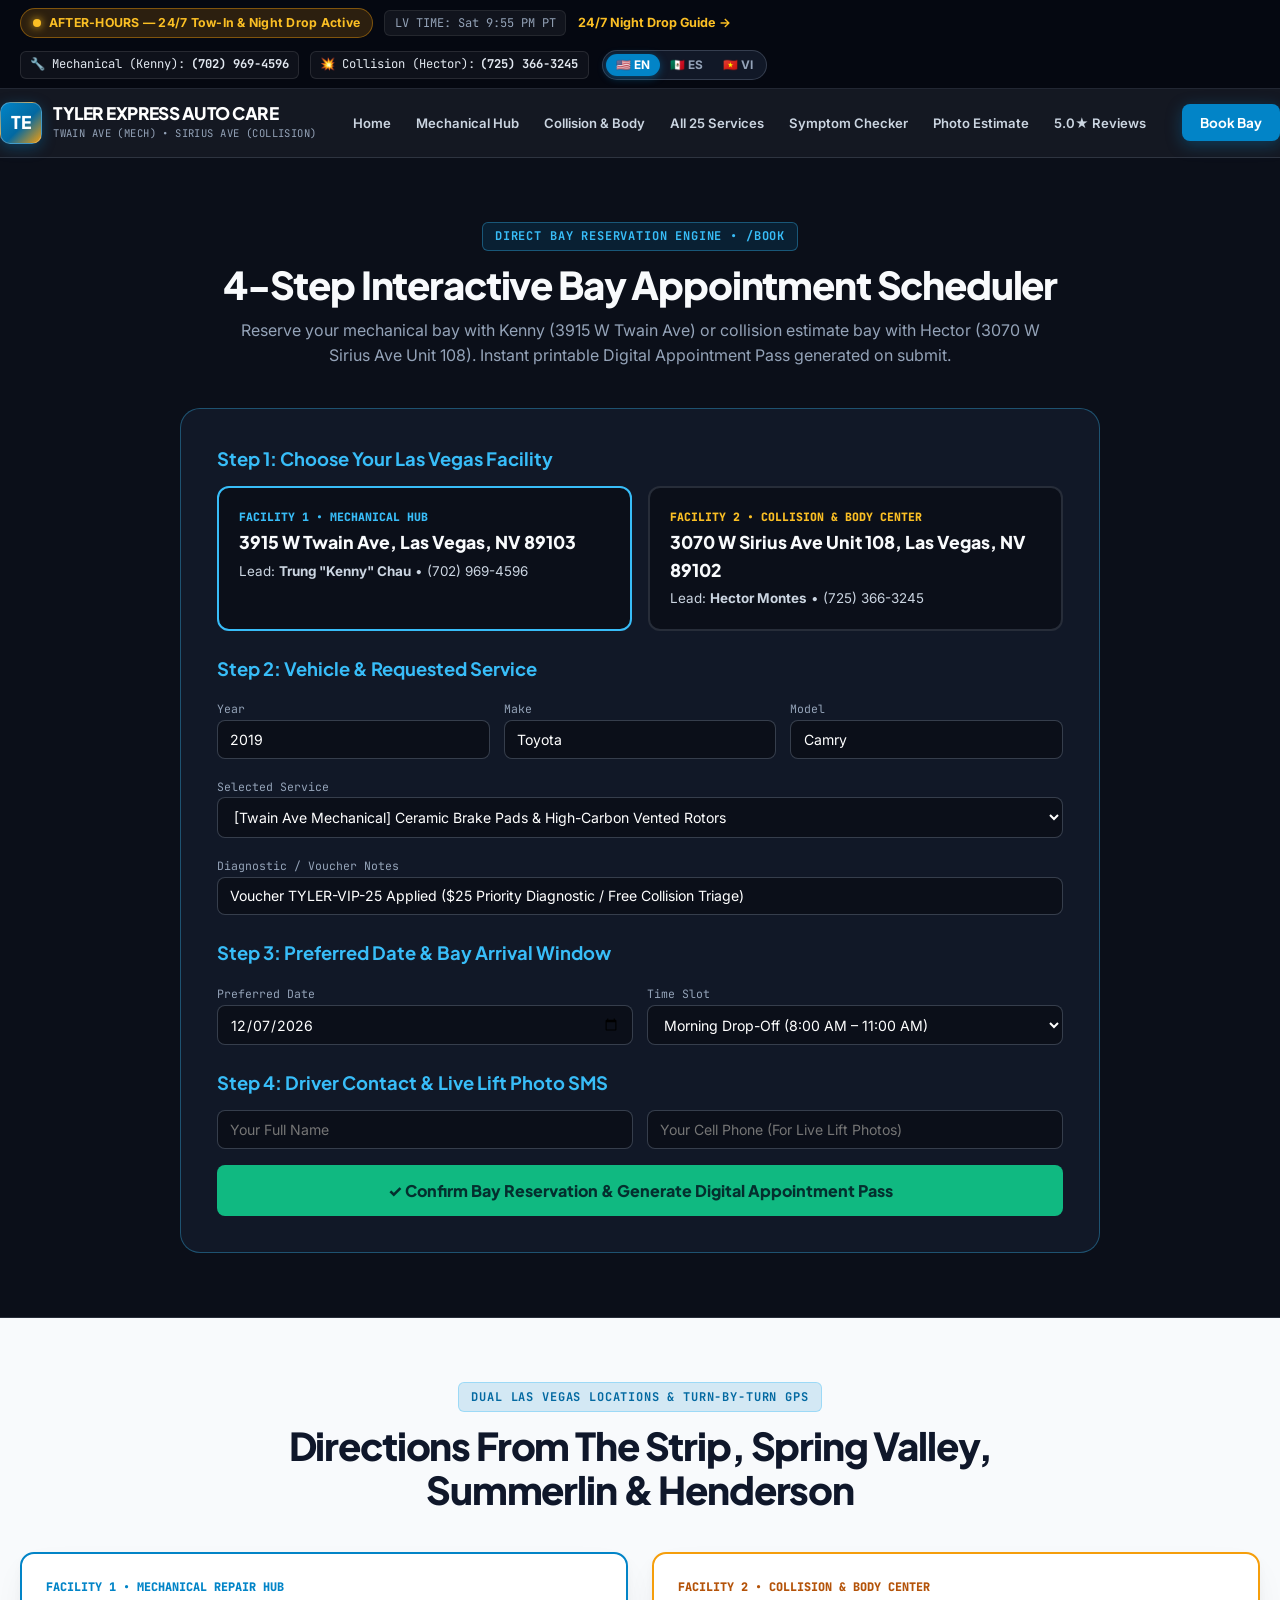
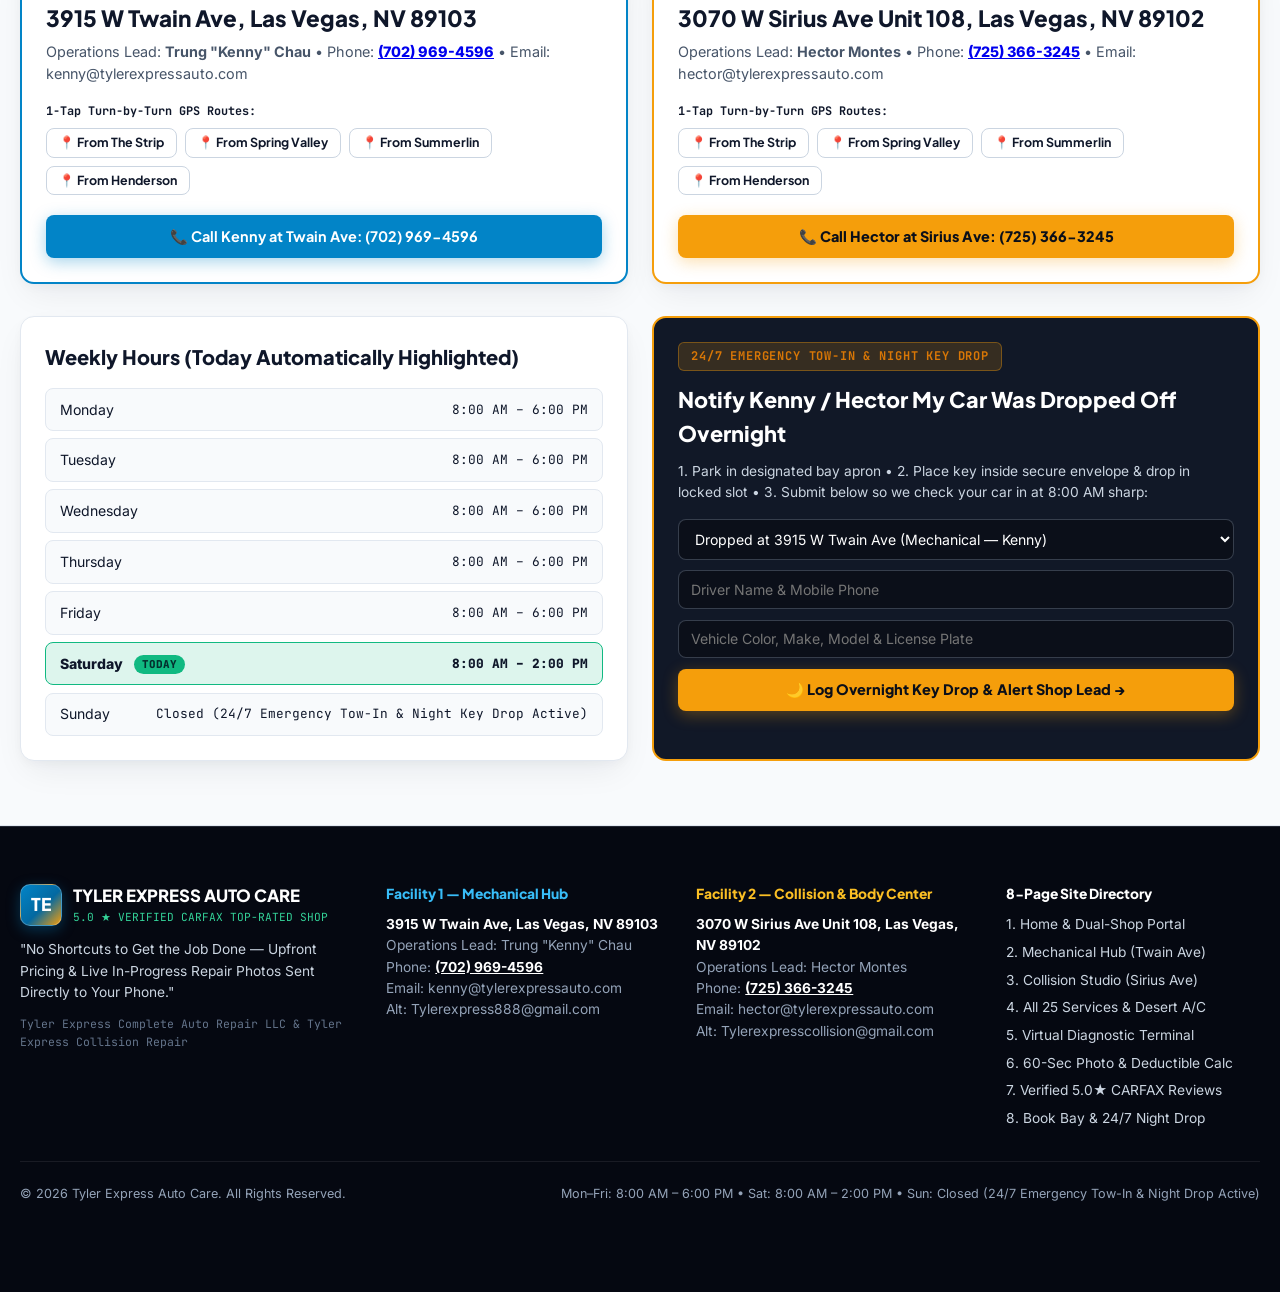
==== book.html @ 09cfe4b0 "Initial release: Tyler Express Auto Care 8-page platform with photorealistic Before/After studio" ====
<!DOCTYPE html>
<html lang="en">
<head>
  <meta charset="UTF-8" />
  <meta name="viewport" content="width=device-width, initial-scale=1.0" />
  <title>Book Bay Appointment, Dual Locations &amp; 24/7 Night Key Drop | Tyler Express Auto Care</title>
  <meta name="description" content="Book your mechanical bay at 3915 W Twain Ave (Kenny: 702-969-4596) or collision estimate bay at 3070 W Sirius Ave Unit 108 (Hector: 725-366-3245). Includes 24/7 Night Key Drop Guide." />
  <link rel="preconnect" href="https://fonts.googleapis.com" />
  <link rel="preconnect" href="https://fonts.gstatic.com" crossorigin />
  <link href="https://fonts.googleapis.com/css2?family=Inter:wght@400;500;600;700&family=JetBrains+Mono:wght@500;700;800&family=Plus+Jakarta+Sans:wght@700;800;900&display=swap" rel="stylesheet" />
  <link rel="stylesheet" href="styles.css" />
  <script type="application/ld+json">
  {
    "@context": "https://schema.org",
    "@graph": [
      {
        "@type": "AutoRepair",
        "name": "Tyler Express Complete Auto Repair LLC",
        "telephone": "+1-702-969-4596",
        "email": "kenny@tylerexpressauto.com",
        "address": {
          "@type": "PostalAddress",
          "streetAddress": "3915 W Twain Ave",
          "addressLocality": "Las Vegas",
          "addressRegion": "NV",
          "postalCode": "89103",
          "addressCountry": "US"
        }
      },
      {
        "@type": "AutoBodyShop",
        "name": "Tyler Express Collision Repair",
        "telephone": "+1-725-366-3245",
        "email": "hector@tylerexpressauto.com",
        "address": {
          "@type": "PostalAddress",
          "streetAddress": "3070 W Sirius Ave Unit 108",
          "addressLocality": "Las Vegas",
          "addressRegion": "NV",
          "postalCode": "89102",
          "addressCountry": "US"
        }
      }
    ]
  }
  </script>
</head>
<body data-page="book">
  <div id="globalHeaderMount"></div>

  <main>
    <!-- 4-STEP INTERACTIVE BAY BOOKING ENGINE -->
    <section class="section-dark">
      <div class="container">
        <div class="section-header">
          <span class="eyebrow-tag eyebrow-blue">DIRECT BAY RESERVATION ENGINE • /book</span>
          <h1 class="section-title">4-Step Interactive Bay Appointment Scheduler</h1>
          <p class="section-subtitle">
            Reserve your mechanical bay with Kenny (3915 W Twain Ave) or collision estimate bay with Hector (3070 W Sirius Ave Unit 108). Instant printable Digital Appointment Pass generated on submit.
          </p>
        </div>

        <div style="max-width: 920px; margin: 0 auto; background: var(--bg-slate); border: 1px solid rgba(56,189,248,0.35); border-radius: 20px; padding: 2.25rem;">
          <div id="schedulerPrefillBanner" style="display: none; background: rgba(16,185,129,0.16); border: 1px solid #10B981; color: #A7F3D0; padding: 0.75rem 1rem; border-radius: 10px; margin-bottom: 1.5rem; font-weight: 700; font-size: 0.88rem;"></div>

          <form id="bayBookingForm" style="display: grid; gap: 1.5rem;">
            <!-- Step 1: Facility -->
            <div>
              <h2 style="font-family: var(--font-display); font-size: 1.15rem; margin-bottom: 0.75rem; color: #38BDF8;">
                Step 1: Choose Your Las Vegas Facility
              </h2>
              <div class="grid-2" style="gap: 1rem;">
                <div id="cardChooseMech" data-choose-facility="mechanical" style="background: #0B0F19; border: 2px solid #38BDF8; border-radius: 12px; padding: 1.25rem; cursor: pointer;">
                  <div class="mono" style="font-size: 0.72rem; color: #38BDF8; font-weight: 800;">FACILITY 1 • MECHANICAL HUB</div>
                  <div style="font-family: var(--font-display); font-weight: 800; font-size: 1.1rem; margin: 0.25rem 0;">3915 W Twain Ave, Las Vegas, NV 89103</div>
                  <div style="font-size: 0.84rem; color: #CBD5E1;">Lead: <strong>Trung "Kenny" Chau</strong> • (702) 969-4596</div>
                </div>

                <div id="cardChooseCol" data-choose-facility="collision" style="background: #0B0F19; border: 2px solid rgba(148,163,184,0.2); border-radius: 12px; padding: 1.25rem; cursor: pointer;">
                  <div class="mono" style="font-size: 0.72rem; color: #FBBF24; font-weight: 800;">FACILITY 2 • COLLISION &amp; BODY CENTER</div>
                  <div style="font-family: var(--font-display); font-weight: 800; font-size: 1.1rem; margin: 0.25rem 0;">3070 W Sirius Ave Unit 108, Las Vegas, NV 89102</div>
                  <div style="font-size: 0.84rem; color: #CBD5E1;">Lead: <strong>Hector Montes</strong> • (725) 366-3245</div>
                </div>
              </div>
            </div>

            <!-- Step 2: Vehicle & Service -->
            <div>
              <h2 style="font-family: var(--font-display); font-size: 1.15rem; margin-bottom: 0.75rem; color: #38BDF8;">
                Step 2: Vehicle &amp; Requested Service
              </h2>
              <div class="grid-3" style="gap: 0.85rem; margin-bottom: 0.85rem;">
                <div>
                  <label class="mono" style="font-size: 0.72rem; color: #94A3B8;">Year</label>
                  <input type="text" id="bookYear" class="terminal-input" value="2019" required />
                </div>
                <div>
                  <label class="mono" style="font-size: 0.72rem; color: #94A3B8;">Make</label>
                  <input type="text" id="bookMake" class="terminal-input" value="Toyota" required />
                </div>
                <div>
                  <label class="mono" style="font-size: 0.72rem; color: #94A3B8;">Model</label>
                  <input type="text" id="bookModel" class="terminal-input" value="Camry" required />
                </div>
              </div>
              <div style="margin-bottom: 0.85rem;">
                <label class="mono" style="font-size: 0.72rem; color: #94A3B8;">Selected Service</label>
                <select id="bookServiceSelect" class="terminal-select"></select>
              </div>
              <div>
                <label class="mono" style="font-size: 0.72rem; color: #94A3B8;">Diagnostic / Voucher Notes</label>
                <input type="text" id="bookNotesInput" class="terminal-input" value="Voucher TYLER-VIP-25 Applied ($25 Priority Diagnostic / Free Collision Triage)" />
              </div>
            </div>

            <!-- Step 3: Date & Arrival Window -->
            <div>
              <h2 style="font-family: var(--font-display); font-size: 1.15rem; margin-bottom: 0.75rem; color: #38BDF8;">
                Step 3: Preferred Date &amp; Bay Arrival Window
              </h2>
              <div class="grid-2" style="gap: 0.85rem;">
                <div>
                  <label class="mono" style="font-size: 0.72rem; color: #94A3B8;">Preferred Date</label>
                  <input type="date" id="bookDateInput" class="terminal-input" required />
                </div>
                <div>
                  <label class="mono" style="font-size: 0.72rem; color: #94A3B8;">Time Slot</label>
                  <select id="bookTimeSlotSelect" class="terminal-select">
                    <option value="Morning Drop-Off (8:00 AM – 11:00 AM)">Morning Drop-Off (8:00 AM – 11:00 AM)</option>
                    <option value="Midday Express Bay (11:00 AM – 2:00 PM)">Midday Express Bay (11:00 AM – 2:00 PM)</option>
                    <option value="Afternoon Window (2:00 PM – 5:00 PM)">Afternoon Window (2:00 PM – 5:00 PM)</option>
                    <option value="After-Hours 24/7 Secure Night Key Drop">After-Hours 24/7 Secure Night Key Drop</option>
                  </select>
                </div>
              </div>
            </div>

            <!-- Step 4: Contact -->
            <div>
              <h2 style="font-family: var(--font-display); font-size: 1.15rem; margin-bottom: 0.75rem; color: #38BDF8;">
                Step 4: Driver Contact &amp; Live Lift Photo SMS
              </h2>
              <div class="grid-2" style="gap: 0.85rem; margin-bottom: 1rem;">
                <input type="text" id="bookDriverName" class="terminal-input" placeholder="Your Full Name" required />
                <input type="tel" id="bookDriverPhone" class="terminal-input" placeholder="Your Cell Phone (For Live Lift Photos)" required />
              </div>
              <button type="submit" class="btn btn-emerald" style="width: 100%; padding: 0.95rem; font-size: 1rem;">
                ✓ Confirm Bay Reservation &amp; Generate Digital Appointment Pass
              </button>
            </div>
          </form>

          <div id="digitalPassOutput" style="display: none; background: #07111E; border: 2px solid #10B981; border-radius: 16px; padding: 1.75rem; margin-top: 1.5rem;"></div>
        </div>
      </div>
    </section>

    <!-- DUAL-FACILITY INTERACTIVE MAP & TURN-BY-TURN GPS DIRECTIONS -->
    <section class="section-light">
      <div class="container">
        <div class="section-header">
          <span class="eyebrow-tag eyebrow-blue" style="color: #0369A1;">DUAL LAS VEGAS LOCATIONS &amp; TURN-BY-TURN GPS</span>
          <h2 class="section-title">Directions From The Strip, Spring Valley, Summerlin &amp; Henderson</h2>
        </div>

        <div class="grid-2" style="margin-bottom: 2rem;">
          <!-- Twain Ave Card -->
          <div class="card-light" style="border: 2px solid var(--primary-blue);">
            <div>
              <div class="mono" style="font-size: 0.74rem; color: var(--primary-blue); font-weight: 800;">FACILITY 1 • MECHANICAL REPAIR HUB</div>
              <h3 style="font-family: var(--font-display); font-size: 1.4rem; font-weight: 800; margin: 0.3rem 0;">
                3915 W Twain Ave, Las Vegas, NV 89103
              </h3>
              <p style="font-size: 0.9rem; color: var(--text-muted-light); margin-bottom: 1rem;">
                Operations Lead: <strong>Trung "Kenny" Chau</strong> • Phone: <a href="tel:+17029694596" style="font-weight: 800;">(702) 969-4596</a> • Email: kenny@tylerexpressauto.com
              </p>
              <div class="mono" style="font-size: 0.74rem; font-weight: 700; margin-bottom: 0.5rem;">1-Tap Turn-by-Turn GPS Routes:</div>
              <div style="display: flex; flex-wrap: wrap; gap: 0.5rem; margin-bottom: 1.25rem;">
                <a href="https://www.google.com/maps/dir/Las+Vegas+Strip,+NV/3915+W+Twain+Ave,+Las+Vegas,+NV+89103" target="_blank" rel="noopener" class="btn btn-outline-light" style="padding: 0.4rem 0.75rem; font-size: 0.78rem;">📍 From The Strip</a>
                <a href="https://www.google.com/maps/dir/Spring+Valley,+NV/3915+W+Twain+Ave,+Las+Vegas,+NV+89103" target="_blank" rel="noopener" class="btn btn-outline-light" style="padding: 0.4rem 0.75rem; font-size: 0.78rem;">📍 From Spring Valley</a>
                <a href="https://www.google.com/maps/dir/Summerlin,+Las+Vegas,+NV/3915+W+Twain+Ave,+Las+Vegas,+NV+89103" target="_blank" rel="noopener" class="btn btn-outline-light" style="padding: 0.4rem 0.75rem; font-size: 0.78rem;">📍 From Summerlin</a>
                <a href="https://www.google.com/maps/dir/Henderson,+NV/3915+W+Twain+Ave,+Las+Vegas,+NV+89103" target="_blank" rel="noopener" class="btn btn-outline-light" style="padding: 0.4rem 0.75rem; font-size: 0.78rem;">📍 From Henderson</a>
              </div>
            </div>
            <a href="tel:+17029694596" class="btn btn-primary-blue">📞 Call Kenny at Twain Ave: (702) 969-4596</a>
          </div>

          <!-- Sirius Ave Card -->
          <div class="card-light" style="border: 2px solid var(--collision-amber);">
            <div>
              <div class="mono" style="font-size: 0.74rem; color: #B45309; font-weight: 800;">FACILITY 2 • COLLISION &amp; BODY CENTER</div>
              <h3 style="font-family: var(--font-display); font-size: 1.4rem; font-weight: 800; margin: 0.3rem 0;">
                3070 W Sirius Ave Unit 108, Las Vegas, NV 89102
              </h3>
              <p style="font-size: 0.9rem; color: var(--text-muted-light); margin-bottom: 1rem;">
                Operations Lead: <strong>Hector Montes</strong> • Phone: <a href="tel:+17253663245" style="font-weight: 800;">(725) 366-3245</a> • Email: hector@tylerexpressauto.com
              </p>
              <div class="mono" style="font-size: 0.74rem; font-weight: 700; margin-bottom: 0.5rem;">1-Tap Turn-by-Turn GPS Routes:</div>
              <div style="display: flex; flex-wrap: wrap; gap: 0.5rem; margin-bottom: 1.25rem;">
                <a href="https://www.google.com/maps/dir/Las+Vegas+Strip,+NV/3070+W+Sirius+Ave+Unit+108,+Las+Vegas,+NV+89102" target="_blank" rel="noopener" class="btn btn-outline-light" style="padding: 0.4rem 0.75rem; font-size: 0.78rem;">📍 From The Strip</a>
                <a href="https://www.google.com/maps/dir/Spring+Valley,+NV/3070+W+Sirius+Ave+Unit+108,+Las+Vegas,+NV+89102" target="_blank" rel="noopener" class="btn btn-outline-light" style="padding: 0.4rem 0.75rem; font-size: 0.78rem;">📍 From Spring Valley</a>
                <a href="https://www.google.com/maps/dir/Summerlin,+Las+Vegas,+NV/3070+W+Sirius+Ave+Unit+108,+Las+Vegas,+NV+89102" target="_blank" rel="noopener" class="btn btn-outline-light" style="padding: 0.4rem 0.75rem; font-size: 0.78rem;">📍 From Summerlin</a>
                <a href="https://www.google.com/maps/dir/Henderson,+NV/3070+W+Sirius+Ave+Unit+108,+Las+Vegas,+NV+89102" target="_blank" rel="noopener" class="btn btn-outline-light" style="padding: 0.4rem 0.75rem; font-size: 0.78rem;">📍 From Henderson</a>
              </div>
            </div>
            <a href="tel:+17253663245" class="btn btn-collision-amber">📞 Call Hector at Sirius Ave: (725) 366-3245</a>
          </div>
        </div>

        <!-- Weekly Hours & 24/7 Night Key Drop Guide -->
        <div id="night-drop-guide" class="grid-2">
          <div class="card-light">
            <h3 style="font-family: var(--font-display); font-size: 1.25rem; font-weight: 800; margin-bottom: 1rem;">
              Weekly Hours (Today Automatically Highlighted)
            </h3>
            <ul id="weeklyHoursList" class="hours-list"></ul>
          </div>

          <div class="card-dark" style="border: 2px solid var(--collision-amber);">
            <div>
              <span class="eyebrow-tag eyebrow-amber">24/7 EMERGENCY TOW-IN &amp; NIGHT KEY DROP</span>
              <h3 style="font-family: var(--font-display); font-size: 1.35rem; font-weight: 800; margin-bottom: 0.65rem;">
                Notify Kenny / Hector My Car Was Dropped Off Overnight
              </h3>
              <p style="font-size: 0.86rem; color: #CBD5E1; margin-bottom: 1rem;">
                1. Park in designated bay apron • 2. Place key inside secure envelope &amp; drop in locked slot • 3. Submit below so we check your car in at 8:00 AM sharp:
              </p>
              <form id="overnightDropForm" style="display: grid; gap: 0.65rem;">
                <select id="nightDropHubSelect" class="terminal-select">
                  <option value="mechanical">Dropped at 3915 W Twain Ave (Mechanical — Kenny)</option>
                  <option value="collision">Dropped at 3070 W Sirius Ave Unit 108 (Collision — Hector)</option>
                </select>
                <input type="text" id="nightDropName" class="terminal-input" placeholder="Driver Name &amp; Mobile Phone" required />
                <input type="text" id="nightDropVehicle" class="terminal-input" placeholder="Vehicle Color, Make, Model &amp; License Plate" required />
                <button type="submit" class="btn btn-collision-amber">🌙 Log Overnight Key Drop &amp; Alert Shop Lead →</button>
              </form>
              <div id="nightDropConfirmBox" style="display: none; background: rgba(16,185,129,0.15); border: 1px solid #10B981; padding: 0.85rem; border-radius: 8px; margin-top: 0.85rem;"></div>
            </div>
          </div>
        </div>
      </div>
    </section>
  </main>

  <div id="globalFooterMount"></div>
  <script src="data.js"></script>
  <script src="app.js"></script>
</body>
</html>
---- styles.css ----
/* ==========================================================================
   TYLER EXPRESS AUTO CARE — 8-PAGE ARCHITECTURE & PHOTOREALISTIC STUDIO CSS
   Theme Polarity: Intentional Dark (#0B0F19) & Crisp Daylight (#F8FAFC) Hybrid
   ========================================================================== */

:root {
  --bg-obsidian: #0B0F19;
  --bg-slate: #111827;
  --bg-slate-elevated: #1E293B;
  --surface-light: #F8FAFC;
  --surface-white: #FFFFFF;
  --primary-blue: #0284C7;
  --primary-blue-bright: #38BDF8;
  --primary-blue-dark: #0369A1;
  --collision-amber: #F59E0B;
  --collision-amber-bright: #FBBF24;
  --collision-amber-dark: #D97706;
  --carfax-emerald: #10B981;
  --carfax-emerald-dark: #059669;
  --danger-crimson: #EF4444;
  --text-dark: #0F172A;
  --text-muted-light: #475569;
  --text-on-dark: #F8FAFC;
  --text-muted-dark: #94A3B8;
  --border-dark: rgba(148, 163, 184, 0.2);
  --border-light: #E2E8F0;
  --shadow-card: 0 14px 34px -8px rgba(15, 23, 42, 0.08), 0 4px 12px -2px rgba(15, 23, 42, 0.04);
  --shadow-glow-blue: 0 0 32px rgba(2, 132, 199, 0.35);
  --shadow-glow-amber: 0 0 32px rgba(245, 158, 11, 0.32);
  --font-display: 'Plus Jakarta Sans', 'Inter', system-ui, -apple-system, sans-serif;
  --font-sans: 'Inter', system-ui, -apple-system, sans-serif;
  --font-mono: 'JetBrains Mono', monospace;
  --radius-sm: 8px;
  --radius-md: 14px;
  --radius-lg: 20px;
}

*, *::before, *::after {
  box-sizing: border-box;
  margin: 0;
  padding: 0;
}

html {
  scroll-behavior: smooth;
  font-size: 16px;
}

body {
  font-family: var(--font-sans);
  color: var(--text-dark);
  background-color: var(--surface-light);
  line-height: 1.55;
  -webkit-font-smoothing: antialiased;
  overflow-x: hidden;
  min-height: 100vh;
  display: flex;
  flex-direction: column;
}

main {
  flex: 1;
}

.container {
  width: 100%;
  max-width: 1340px;
  margin: 0 auto;
  padding: 0 1.25rem;
}

.mono {
  font-family: var(--font-mono);
}

/* ==========================================================================
   TOP LIVE UTILITY & TELEMETRY BAR (PERSISTENT ACROSS ALL 8 PAGES)
   ========================================================================== */
.utility-bar {
  background: #050811;
  color: var(--text-on-dark);
  border-bottom: 1px solid var(--border-dark);
  font-size: 0.81rem;
  padding: 0.52rem 0;
  position: relative;
  z-index: 70;
}

.utility-bar-inner {
  display: flex;
  align-items: center;
  justify-content: space-between;
  flex-wrap: wrap;
  gap: 0.75rem;
}

.shop-status-cluster {
  display: flex;
  align-items: center;
  flex-wrap: wrap;
  gap: 0.7rem;
}

.status-pill {
  display: inline-flex;
  align-items: center;
  gap: 0.5rem;
  padding: 0.26rem 0.75rem;
  border-radius: 999px;
  font-weight: 700;
  font-size: 0.77rem;
  letter-spacing: 0.02em;
}

.status-pill.is-open {
  background: rgba(16, 185, 129, 0.15);
  color: #34D399;
  border: 1px solid rgba(16, 185, 129, 0.42);
}

.status-pill.is-closed {
  background: rgba(245, 158, 11, 0.16);
  color: #FBBF24;
  border: 1px solid rgba(245, 158, 11, 0.42);
}

.pulse-dot {
  width: 8px;
  height: 8px;
  border-radius: 50%;
  background: currentColor;
  box-shadow: 0 0 8px currentColor;
  animation: statusPulse 1.8s infinite ease-in-out;
}

@keyframes statusPulse {
  0%, 100% { transform: scale(1); opacity: 1; }
  50% { transform: scale(1.38); opacity: 0.55; }
}

.vegas-clock-badge {
  font-family: var(--font-mono);
  font-size: 0.75rem;
  color: var(--text-muted-dark);
  background: rgba(255, 255, 255, 0.05);
  padding: 0.2rem 0.6rem;
  border-radius: 6px;
  border: 1px solid rgba(255, 255, 255, 0.08);
}

.night-drop-inline-link {
  color: var(--collision-amber-bright);
  font-weight: 700;
  text-decoration: none;
  font-size: 0.79rem;
}

.night-drop-inline-link:hover {
  text-decoration: underline;
}

.utility-right-cluster {
  display: flex;
  align-items: center;
  gap: 0.85rem;
  flex-wrap: wrap;
}

.utility-phones {
  display: flex;
  align-items: center;
  gap: 0.65rem;
  flex-wrap: wrap;
}

.utility-phone-link {
  color: #E2E8F0;
  text-decoration: none;
  font-family: var(--font-mono);
  font-size: 0.76rem;
  display: inline-flex;
  align-items: center;
  gap: 0.35rem;
  padding: 0.22rem 0.58rem;
  border-radius: 6px;
  background: rgba(255, 255, 255, 0.04);
  border: 1px solid rgba(255, 255, 255, 0.1);
  transition: all 0.2s ease;
}

.utility-phone-link:hover {
  border-color: var(--primary-blue-bright);
  color: #FFFFFF;
}

.utility-phone-link.collision-phone:hover {
  border-color: var(--collision-amber);
}

/* Trilingual Pill Switcher */
.lang-switcher {
  display: inline-flex;
  align-items: center;
  background: #111827;
  padding: 3px;
  border-radius: 999px;
  border: 1px solid rgba(148, 163, 184, 0.28);
}

.lang-btn {
  border: none;
  background: transparent;
  color: var(--text-muted-dark);
  font-family: var(--font-sans);
  font-weight: 700;
  font-size: 0.74rem;
  padding: 0.25rem 0.62rem;
  border-radius: 999px;
  cursor: pointer;
  transition: all 0.2s ease;
}

.lang-btn:hover {
  color: #FFFFFF;
}

.lang-btn.active {
  background: var(--primary-blue);
  color: #FFFFFF;
  box-shadow: 0 2px 8px rgba(2, 132, 199, 0.45);
}

/* Cultural Direct Routing Banner */
.lang-routing-banner {
  background: linear-gradient(90deg, #0369A1 0%, #0F172A 50%, #B45309 100%);
  color: #FFFFFF;
  padding: 0.55rem 0;
  border-bottom: 1px solid rgba(255, 255, 255, 0.15);
  display: none;
}

.lang-routing-banner.visible {
  display: block;
}

.lang-routing-inner {
  display: flex;
  align-items: center;
  justify-content: center;
  gap: 1rem;
  flex-wrap: wrap;
  font-size: 0.87rem;
  font-weight: 600;
}

.lang-routing-cta {
  background: #FFFFFF;
  color: #0F172A;
  padding: 0.24rem 0.82rem;
  border-radius: 999px;
  font-weight: 800;
  font-size: 0.78rem;
  text-decoration: none;
}

/* ==========================================================================
   MAIN 8-PAGE GLOBAL NAVIGATION HEADER
   ========================================================================== */
.site-header {
  background: rgba(11, 15, 25, 0.96);
  backdrop-filter: blur(16px);
  border-bottom: 1px solid var(--border-dark);
  position: sticky;
  top: 0;
  z-index: 65;
}

.header-inner {
  display: flex;
  align-items: center;
  justify-content: space-between;
  padding: 0.8rem 0;
  gap: 0.85rem;
}

.brand-logo {
  display: flex;
  align-items: center;
  gap: 0.7rem;
  text-decoration: none;
  color: #FFFFFF;
  flex-shrink: 0;
}

.brand-emblem {
  width: 42px;
  height: 42px;
  border-radius: 10px;
  background: linear-gradient(135deg, var(--primary-blue) 0%, #0369A1 55%, var(--collision-amber) 100%);
  display: flex;
  align-items: center;
  justify-content: center;
  font-family: var(--font-display);
  font-weight: 900;
  font-size: 1.1rem;
  color: #FFFFFF;
  border: 1px solid rgba(255, 255, 255, 0.25);
  box-shadow: 0 4px 14px rgba(2, 132, 199, 0.35);
}

.brand-title {
  font-family: var(--font-display);
  font-weight: 800;
  font-size: 1.08rem;
  letter-spacing: -0.03em;
  line-height: 1.1;
  display: block;
}

.brand-sub {
  font-size: 0.66rem;
  color: var(--text-muted-dark);
  font-family: var(--font-mono);
  letter-spacing: 0.04em;
  text-transform: uppercase;
  display: block;
  margin-top: 2px;
}

.main-nav {
  display: flex;
  align-items: center;
  gap: 0.2rem;
  flex-wrap: wrap;
}

.nav-link {
  color: #CBD5E1;
  text-decoration: none;
  font-size: 0.82rem;
  font-weight: 600;
  padding: 0.45rem 0.68rem;
  border-radius: 8px;
  transition: all 0.18s ease;
  white-space: nowrap;
}

.nav-link:hover {
  color: #FFFFFF;
  background: rgba(255, 255, 255, 0.07);
}

.nav-link.active {
  color: #FFFFFF;
  background: rgba(2, 132, 199, 0.24);
  border: 1px solid rgba(56, 189, 248, 0.4);
}

.nav-link.active-amber {
  color: #FBBF24;
  background: rgba(245, 158, 11, 0.18);
  border: 1px solid rgba(245, 158, 11, 0.45);
}

/* ==========================================================================
   BUTTON SYSTEM
   ========================================================================== */
.btn {
  display: inline-flex;
  align-items: center;
  justify-content: center;
  gap: 0.5rem;
  font-family: var(--font-display);
  font-weight: 700;
  font-size: 0.9rem;
  padding: 0.72rem 1.25rem;
  border-radius: var(--radius-sm);
  border: 1px solid transparent;
  cursor: pointer;
  text-decoration: none;
  transition: all 0.2s ease;
  line-height: 1.2;
}

.btn-primary-blue {
  background: var(--primary-blue);
  color: #FFFFFF;
  box-shadow: 0 4px 16px rgba(2, 132, 199, 0.35);
}

.btn-primary-blue:hover {
  background: #0369A1;
  transform: translateY(-1px);
}

.btn-collision-amber {
  background: var(--collision-amber);
  color: #0B0F19;
  font-weight: 800;
  box-shadow: 0 4px 16px rgba(245, 158, 11, 0.32);
}

.btn-collision-amber:hover {
  background: #FBBF24;
  transform: translateY(-1px);
}

.btn-outline-dark {
  background: rgba(255, 255, 255, 0.05);
  color: #F8FAFC;
  border-color: rgba(148, 163, 184, 0.32);
}

.btn-outline-dark:hover {
  border-color: #FFFFFF;
  background: rgba(255, 255, 255, 0.12);
}

.btn-outline-light {
  background: #FFFFFF;
  color: var(--text-dark);
  border-color: #CBD5E1;
}

.btn-outline-light:hover {
  border-color: var(--primary-blue);
  color: var(--primary-blue);
}

.btn-emerald {
  background: var(--carfax-emerald);
  color: #042F2E;
  font-weight: 800;
}

.btn-emerald:hover {
  background: #34D399;
}

/* ==========================================================================
   PHOTOREALISTIC BEFORE & AFTER COLLISION RESTORATION STUDIO + HOTSPOT PINS
   ========================================================================== */
.ba-studio-wrapper {
  background: #0F172A;
  border: 1px solid rgba(148, 163, 184, 0.25);
  border-radius: var(--radius-lg);
  padding: 1.5rem;
  box-shadow: 0 28px 65px rgba(0, 0, 0, 0.55);
}

.case-study-tabs {
  display: flex;
  justify-content: center;
  gap: 0.65rem;
  flex-wrap: wrap;
  margin-bottom: 1.5rem;
}

.case-tab-btn {
  background: rgba(255, 255, 255, 0.05);
  border: 1px solid var(--border-dark);
  color: #CBD5E1;
  padding: 0.65rem 1.2rem;
  border-radius: 999px;
  font-family: var(--font-display);
  font-weight: 700;
  font-size: 0.85rem;
  cursor: pointer;
  transition: all 0.2s ease;
}

.case-tab-btn:hover {
  border-color: var(--collision-amber);
  color: #FFFFFF;
}

.case-tab-btn.active {
  background: var(--collision-amber);
  color: #0B0F19;
  border-color: var(--collision-amber-bright);
  box-shadow: 0 4px 16px rgba(245, 158, 11, 0.35);
}

.ba-studio-grid {
  display: grid;
  grid-template-columns: 1.45fr 0.55fr;
  gap: 1.5rem;
  align-items: stretch;
}

.ba-viewport {
  position: relative;
  width: 100%;
  aspect-ratio: 16 / 9;
  min-height: 360px;
  border-radius: 14px;
  overflow: hidden;
  user-select: none;
  touch-action: pan-y;
  border: 2px solid rgba(255, 255, 255, 0.16);
  cursor: ew-resize;
  background: #070A12;
}

.ba-photo-layer {
  position: absolute;
  inset: 0;
  width: 100%;
  height: 100%;
}

.ba-photo-layer img {
  width: 100%;
  height: 100%;
  object-fit: cover;
  object-position: center;
  display: block;
  pointer-events: none;
}

.ba-layer-after {
  z-index: 1;
}

.ba-layer-before {
  z-index: 2;
  clip-path: inset(0 50% 0 0);
}

.ba-corner-label {
  position: absolute;
  top: 14px;
  padding: 0.38rem 0.8rem;
  border-radius: 8px;
  font-family: var(--font-mono);
  font-size: 0.72rem;
  font-weight: 800;
  z-index: 6;
  pointer-events: none;
  backdrop-filter: blur(8px);
}

.ba-label-before {
  left: 14px;
  background: rgba(239, 68, 68, 0.9);
  color: #FFFFFF;
  border: 1px solid rgba(255, 255, 255, 0.3);
}

.ba-label-after {
  right: 14px;
  background: rgba(16, 185, 129, 0.92);
  color: #042F2E;
  border: 1px solid rgba(255, 255, 255, 0.35);
}

/* Brushed Metal Divider Handle */
.ba-handle {
  position: absolute;
  top: 0;
  bottom: 0;
  left: 50%;
  width: 3px;
  background: linear-gradient(180deg, #F8FAFC 0%, #F59E0B 50%, #F8FAFC 100%);
  z-index: 7;
  box-shadow: 0 0 18px rgba(0, 0, 0, 0.9);
  pointer-events: none;
}

.ba-handle-knob {
  position: absolute;
  top: 50%;
  left: 50%;
  transform: translate(-50%, -50%);
  width: 48px;
  height: 48px;
  border-radius: 50%;
  background: linear-gradient(145deg, #FBBF24 0%, #D97706 100%);
  color: #0B0F19;
  border: 3px solid #FFFFFF;
  display: flex;
  align-items: center;
  justify-content: center;
  font-weight: 900;
  font-size: 1rem;
  box-shadow: 0 6px 22px rgba(0, 0, 0, 0.75);
}

/* Interactive Pulsing Damage Hotspot Pins */
.ba-hotspots-layer {
  position: absolute;
  inset: 0;
  z-index: 8;
  pointer-events: none;
}

.hotspot-pin {
  position: absolute;
  transform: translate(-50%, -50%);
  width: 32px;
  height: 32px;
  border-radius: 50%;
  background: rgba(239, 68, 68, 0.95);
  color: #FFFFFF;
  border: 2px solid #FFFFFF;
  font-family: var(--font-mono);
  font-weight: 800;
  font-size: 0.8rem;
  display: flex;
  align-items: center;
  justify-content: center;
  cursor: pointer;
  pointer-events: auto;
  box-shadow: 0 0 0 0 rgba(239, 68, 68, 0.7);
  animation: hotspotPulse 2s infinite;
  transition: transform 0.2s ease, background-color 0.2s ease;
}

.hotspot-pin:hover,
.hotspot-pin.active {
  background: var(--collision-amber);
  color: #0B0F19;
  transform: translate(-50%, -50%) scale(1.22);
  z-index: 10;
}

@keyframes hotspotPulse {
  0% { box-shadow: 0 0 0 0 rgba(239, 68, 68, 0.75); }
  70% { box-shadow: 0 0 0 12px rgba(239, 68, 68, 0); }
  100% { box-shadow: 0 0 0 0 rgba(239, 68, 68, 0); }
}

/* Telemetry Inspection HUD Panel */
.ba-hud-panel {
  background: #070B14;
  border: 1px solid rgba(56, 189, 248, 0.3);
  border-radius: 14px;
  padding: 1.35rem;
  display: flex;
  flex-direction: column;
  justify-content: space-between;
}

.hud-hotspot-card {
  background: rgba(245, 158, 11, 0.12);
  border-left: 3px solid var(--collision-amber);
  padding: 0.9rem;
  border-radius: 8px;
  margin: 0.85rem 0;
}

.ba-metrics-strip {
  display: grid;
  grid-template-columns: repeat(2, 1fr);
  gap: 0.6rem;
  margin-top: 0.75rem;
}

.ba-metric-card {
  background: rgba(255, 255, 255, 0.04);
  border: 1px solid var(--border-dark);
  border-radius: 8px;
  padding: 0.65rem;
}

.ba-metric-val {
  font-family: var(--font-mono);
  font-weight: 800;
  font-size: 0.84rem;
  color: #34D399;
}

.ba-metric-lbl {
  font-size: 0.71rem;
  color: var(--text-muted-dark);
}

/* ==========================================================================
   HERO & DUAL-FACILITY PORTAL CARDS
   ========================================================================== */
.hero-section {
  background:
    radial-gradient(circle at 18% 20%, rgba(2, 132, 199, 0.24) 0%, transparent 45%),
    radial-gradient(circle at 82% 24%, rgba(245, 158, 11, 0.2) 0%, transparent 45%),
    linear-gradient(180deg, var(--bg-obsidian) 0%, var(--bg-slate) 100%);
  color: var(--text-on-dark);
  padding: 3.5rem 0 4rem;
  border-bottom: 1px solid var(--border-dark);
}

.hero-top-center {
  text-align: center;
  max-width: 980px;
  margin: 0 auto 2.25rem;
}

.carfax-hero-pill {
  display: inline-flex;
  align-items: center;
  gap: 0.55rem;
  background: rgba(16, 185, 129, 0.15);
  border: 1px solid rgba(16, 185, 129, 0.45);
  color: #6EE7B7;
  padding: 0.4rem 1rem;
  border-radius: 999px;
  font-family: var(--font-mono);
  font-size: 0.78rem;
  font-weight: 700;
  margin-bottom: 1.1rem;
}

.hero-headline {
  font-family: var(--font-display);
  font-weight: 800;
  font-size: clamp(2rem, 4vw, 3.25rem);
  letter-spacing: -0.035em;
  line-height: 1.12;
  color: #FFFFFF;
  margin-bottom: 0.9rem;
}

.hero-promise {
  font-size: 1.1rem;
  color: #CBD5E1;
  max-width: 780px;
  margin: 0 auto;
  font-style: italic;
}

.dual-facility-grid {
  display: grid;
  grid-template-columns: repeat(2, 1fr);
  gap: 1.75rem;
  margin-top: 2rem;
}

.facility-portal-card {
  background: rgba(17, 24, 39, 0.9);
  border-radius: var(--radius-lg);
  padding: 2rem;
  display: flex;
  flex-direction: column;
  justify-content: space-between;
  transition: transform 0.25s ease;
}

.facility-portal-card:hover {
  transform: translateY(-3px);
}

.facility-portal-card.mech-portal {
  border: 2px solid rgba(2, 132, 199, 0.55);
  box-shadow: var(--shadow-glow-blue);
}

.facility-portal-card.col-portal {
  border: 2px solid rgba(245, 158, 11, 0.55);
  box-shadow: var(--shadow-glow-amber);
}

.portal-tag {
  font-family: var(--font-mono);
  font-size: 0.72rem;
  font-weight: 700;
  letter-spacing: 0.05em;
  padding: 0.26rem 0.65rem;
  border-radius: 6px;
  display: inline-block;
  margin-bottom: 0.75rem;
}

.mech-portal .portal-tag {
  background: rgba(2, 132, 199, 0.2);
  color: #38BDF8;
}

.col-portal .portal-tag {
  background: rgba(245, 158, 11, 0.2);
  color: #FBBF24;
}

.portal-title {
  font-family: var(--font-display);
  font-size: 1.6rem;
  font-weight: 800;
  color: #FFFFFF;
  margin-bottom: 0.5rem;
}

.portal-bullets {
  list-style: none;
  display: grid;
  gap: 0.6rem;
  margin: 1.15rem 0 1.65rem;
}

.portal-bullets li {
  display: flex;
  align-items: flex-start;
  gap: 0.55rem;
  font-size: 0.92rem;
  color: #E2E8F0;
}

.portal-actions {
  display: grid;
  grid-template-columns: 1fr 1fr;
  gap: 0.75rem;
}

/* ==========================================================================
   SECTIONS, CARDS, GRIDS & FORMS
   ========================================================================== */
.section-dark {
  background: var(--bg-obsidian);
  color: var(--text-on-dark);
  padding: 4rem 0;
  border-bottom: 1px solid var(--border-dark);
}

.section-light {
  background: var(--surface-light);
  color: var(--text-dark);
  padding: 4rem 0;
  border-bottom: 1px solid var(--border-light);
}

.section-white {
  background: var(--surface-white);
  color: var(--text-dark);
  padding: 4rem 0;
  border-bottom: 1px solid var(--border-light);
}

.section-header {
  max-width: 840px;
  margin: 0 auto 2.5rem;
  text-align: center;
}

.eyebrow-tag {
  display: inline-block;
  font-family: var(--font-mono);
  font-size: 0.75rem;
  font-weight: 700;
  letter-spacing: 0.07em;
  text-transform: uppercase;
  padding: 0.28rem 0.75rem;
  border-radius: 6px;
  margin-bottom: 0.75rem;
}

.eyebrow-blue {
  background: rgba(2, 132, 199, 0.15);
  color: #38BDF8;
  border: 1px solid rgba(56, 189, 248, 0.35);
}

.eyebrow-amber {
  background: rgba(245, 158, 11, 0.16);
  color: #D97706;
  border: 1px solid rgba(245, 158, 11, 0.35);
}

.section-dark .eyebrow-amber {
  color: #FBBF24;
}

.eyebrow-emerald {
  background: rgba(16, 185, 129, 0.14);
  color: #059669;
  border: 1px solid rgba(16, 185, 129, 0.32);
}

.section-title {
  font-family: var(--font-display);
  font-size: clamp(1.75rem, 3vw, 2.45rem);
  font-weight: 800;
  letter-spacing: -0.03em;
  line-height: 1.15;
  margin-bottom: 0.7rem;
}

.section-subtitle {
  font-size: 1rem;
  color: var(--text-muted-light);
}

.section-dark .section-subtitle {
  color: var(--text-muted-dark);
}

/* Catalog & Review Grids */
.grid-3 {
  display: grid;
  grid-template-columns: repeat(3, 1fr);
  gap: 1.35rem;
}

.grid-2 {
  display: grid;
  grid-template-columns: repeat(2, 1fr);
  gap: 1.5rem;
}

.card-light {
  background: #FFFFFF;
  border: 1px solid var(--border-light);
  border-radius: var(--radius-md);
  padding: 1.5rem;
  box-shadow: var(--shadow-card);
  display: flex;
  flex-direction: column;
  justify-content: space-between;
}

.card-dark {
  background: #111827;
  border: 1px solid var(--border-dark);
  border-radius: var(--radius-md);
  padding: 1.5rem;
  color: #FFFFFF;
  display: flex;
  flex-direction: column;
  justify-content: space-between;
}

.catalog-tabs {
  display: flex;
  flex-wrap: wrap;
  justify-content: center;
  gap: 0.5rem;
  margin-bottom: 1.75rem;
}

.cat-tab-btn {
  border: 1px solid #CBD5E1;
  background: #FFFFFF;
  color: var(--text-dark);
  padding: 0.52rem 1rem;
  border-radius: 999px;
  font-family: var(--font-display);
  font-weight: 700;
  font-size: 0.83rem;
  cursor: pointer;
  display: inline-flex;
  align-items: center;
  gap: 0.45rem;
  transition: all 0.18s ease;
}

.cat-tab-btn.active {
  background: var(--bg-obsidian);
  color: #FFFFFF;
  border-color: var(--bg-obsidian);
}

.cat-count-badge {
  font-family: var(--font-mono);
  font-size: 0.72rem;
  background: rgba(148, 163, 184, 0.25);
  padding: 0.1rem 0.45rem;
  border-radius: 999px;
}

/* Diagnostic Terminal & Inputs */
.terminal-body {
  background: var(--bg-slate);
  border: 1px solid rgba(56, 189, 248, 0.32);
  border-radius: var(--radius-lg);
  padding: 2rem;
  display: grid;
  grid-template-columns: 1.15fr 0.85fr;
  gap: 2rem;
}

.diag-step-box {
  background: rgba(11, 15, 25, 0.7);
  border: 1px solid var(--border-dark);
  border-radius: var(--radius-md);
  padding: 1.35rem;
  margin-bottom: 1.25rem;
}

.terminal-select,
.terminal-input {
  background: #0B0F19;
  color: #FFFFFF;
  border: 1px solid rgba(148, 163, 184, 0.32);
  border-radius: 8px;
  padding: 0.62rem 0.78rem;
  font-family: var(--font-sans);
  font-size: 0.88rem;
  width: 100%;
}

.light-input,
.light-select {
  width: 100%;
  padding: 0.68rem 0.85rem;
  border: 1px solid #CBD5E1;
  border-radius: 8px;
  font-family: var(--font-sans);
  font-size: 0.92rem;
  background: #FFFFFF;
  color: var(--text-dark);
}

.symptom-grid {
  display: grid;
  grid-template-columns: repeat(2, 1fr);
  gap: 0.65rem;
  margin-bottom: 1.1rem;
}

.symptom-card-btn {
  background: #0B0F19;
  border: 1px solid var(--border-dark);
  border-radius: 10px;
  padding: 0.75rem 0.85rem;
  color: #E2E8F0;
  text-align: left;
  cursor: pointer;
  display: flex;
  align-items: center;
  gap: 0.65rem;
  transition: all 0.18s ease;
}

.symptom-card-btn.active {
  border-color: var(--primary-blue-bright);
  background: rgba(2, 132, 199, 0.24);
  box-shadow: 0 0 16px rgba(2, 132, 199, 0.28);
}

.brand-pill-btn {
  background: rgba(255, 255, 255, 0.06);
  border: 1px solid var(--border-dark);
  color: #CBD5E1;
  font-size: 0.76rem;
  font-weight: 700;
  padding: 0.32rem 0.7rem;
  border-radius: 6px;
  cursor: pointer;
}

.brand-pill-btn.active,
.brand-pill-btn:hover {
  background: var(--primary-blue);
  color: #FFFFFF;
  border-color: var(--primary-blue-bright);
}

/* 4-Slot Photo Dropzone */
.photo-slots-grid {
  display: grid;
  grid-template-columns: repeat(2, 1fr);
  gap: 1rem;
}

.photo-slot-card {
  border: 2px dashed #CBD5E1;
  border-radius: 12px;
  padding: 1rem;
  text-align: center;
  background: #F8FAFC;
  cursor: pointer;
  min-height: 185px;
  display: flex;
  flex-direction: column;
  align-items: center;
  justify-content: center;
  transition: all 0.2s ease;
  overflow: hidden;
}

.photo-slot-card.has-image {
  border-style: solid;
  border-color: var(--carfax-emerald);
  background: #0F172A;
  color: #FFFFFF;
}

.slot-preview-img {
  width: 100%;
  height: 118px;
  object-fit: cover;
  border-radius: 8px;
  margin-bottom: 0.5rem;
  display: none;
}

.photo-slot-card.has-image .slot-preview-img {
  display: block;
}

.photo-slot-card.has-image .slot-icon-placeholder {
  display: none;
}

/* Hours List */
.hours-list {
  list-style: none;
  display: grid;
  gap: 0.45rem;
}

.hours-row {
  display: flex;
  align-items: center;
  justify-content: space-between;
  padding: 0.62rem 0.9rem;
  border-radius: 8px;
  background: #F8FAFC;
  border: 1px solid var(--border-light);
  font-size: 0.88rem;
}

.hours-row.is-today {
  background: rgba(16, 185, 129, 0.14);
  border-color: var(--carfax-emerald);
  font-weight: 800;
}

.today-pill {
  background: var(--carfax-emerald);
  color: #042F2E;
  font-family: var(--font-mono);
  font-size: 0.68rem;
  font-weight: 800;
  padding: 0.14rem 0.5rem;
  border-radius: 999px;
  margin-left: 0.45rem;
}

/* Modals */
.modal-backdrop {
  position: fixed;
  inset: 0;
  background: rgba(6, 9, 17, 0.82);
  backdrop-filter: blur(6px);
  display: none;
  align-items: center;
  justify-content: center;
  padding: 1.25rem;
  z-index: 100;
}

.modal-backdrop.open {
  display: flex;
}

.modal-card {
  background: #0F172A;
  color: #FFFFFF;
  border: 1px solid rgba(148, 163, 184, 0.32);
  border-radius: 18px;
  max-width: 640px;
  width: 100%;
  padding: 2rem;
  position: relative;
}

.modal-close {
  position: absolute;
  top: 1rem;
  right: 1rem;
  background: rgba(255, 255, 255, 0.1);
  border: none;
  color: #FFFFFF;
  width: 34px;
  height: 34px;
  border-radius: 50%;
  cursor: pointer;
}

/* Footer & Sticky Mobile Bottom Bar */
.site-footer {
  background: #050811;
  color: #94A3B8;
  padding: 3.5rem 0 5.5rem;
  border-top: 1px solid var(--border-dark);
  font-size: 0.86rem;
}

.footer-grid {
  display: grid;
  grid-template-columns: 1.2fr 1fr 1fr 0.9fr;
  gap: 1.75rem;
  margin-bottom: 2rem;
}

.footer-links {
  list-style: none;
  display: grid;
  gap: 0.4rem;
}

.footer-links a {
  color: #CBD5E1;
  text-decoration: none;
}

.footer-links a:hover {
  color: #38BDF8;
}

.sticky-mobile-bar {
  position: fixed;
  bottom: 0;
  left: 0;
  right: 0;
  background: rgba(11, 15, 25, 0.98);
  border-top: 1px solid rgba(148, 163, 184, 0.3);
  padding: 0.55rem 0.65rem;
  display: none;
  grid-template-columns: repeat(3, 1fr);
  gap: 0.45rem;
  z-index: 90;
}

.mobile-thumb-btn {
  display: flex;
  flex-direction: column;
  align-items: center;
  justify-content: center;
  padding: 0.52rem 0.35rem;
  border-radius: 8px;
  text-decoration: none;
  font-family: var(--font-display);
  font-weight: 800;
  font-size: 0.73rem;
  text-align: center;
}

.mobile-thumb-btn.mech { background: var(--primary-blue); color: #FFFFFF; }
.mobile-thumb-btn.col { background: var(--collision-amber); color: #0B0F19; }
.mobile-thumb-btn.book { background: var(--carfax-emerald); color: #042F2E; }

@media (max-width: 1080px) {
  .dual-facility-grid,
  .ba-studio-grid,
  .terminal-body,
  .grid-2,
  .footer-grid {
    grid-template-columns: 1fr;
  }
  .grid-3 {
    grid-template-columns: repeat(2, 1fr);
  }
}

@media (max-width: 767px) {
  .sticky-mobile-bar {
    display: grid;
  }
  .grid-3,
  .symptom-grid,
  .photo-slots-grid,
  .portal-actions {
    grid-template-columns: 1fr;
  }
}
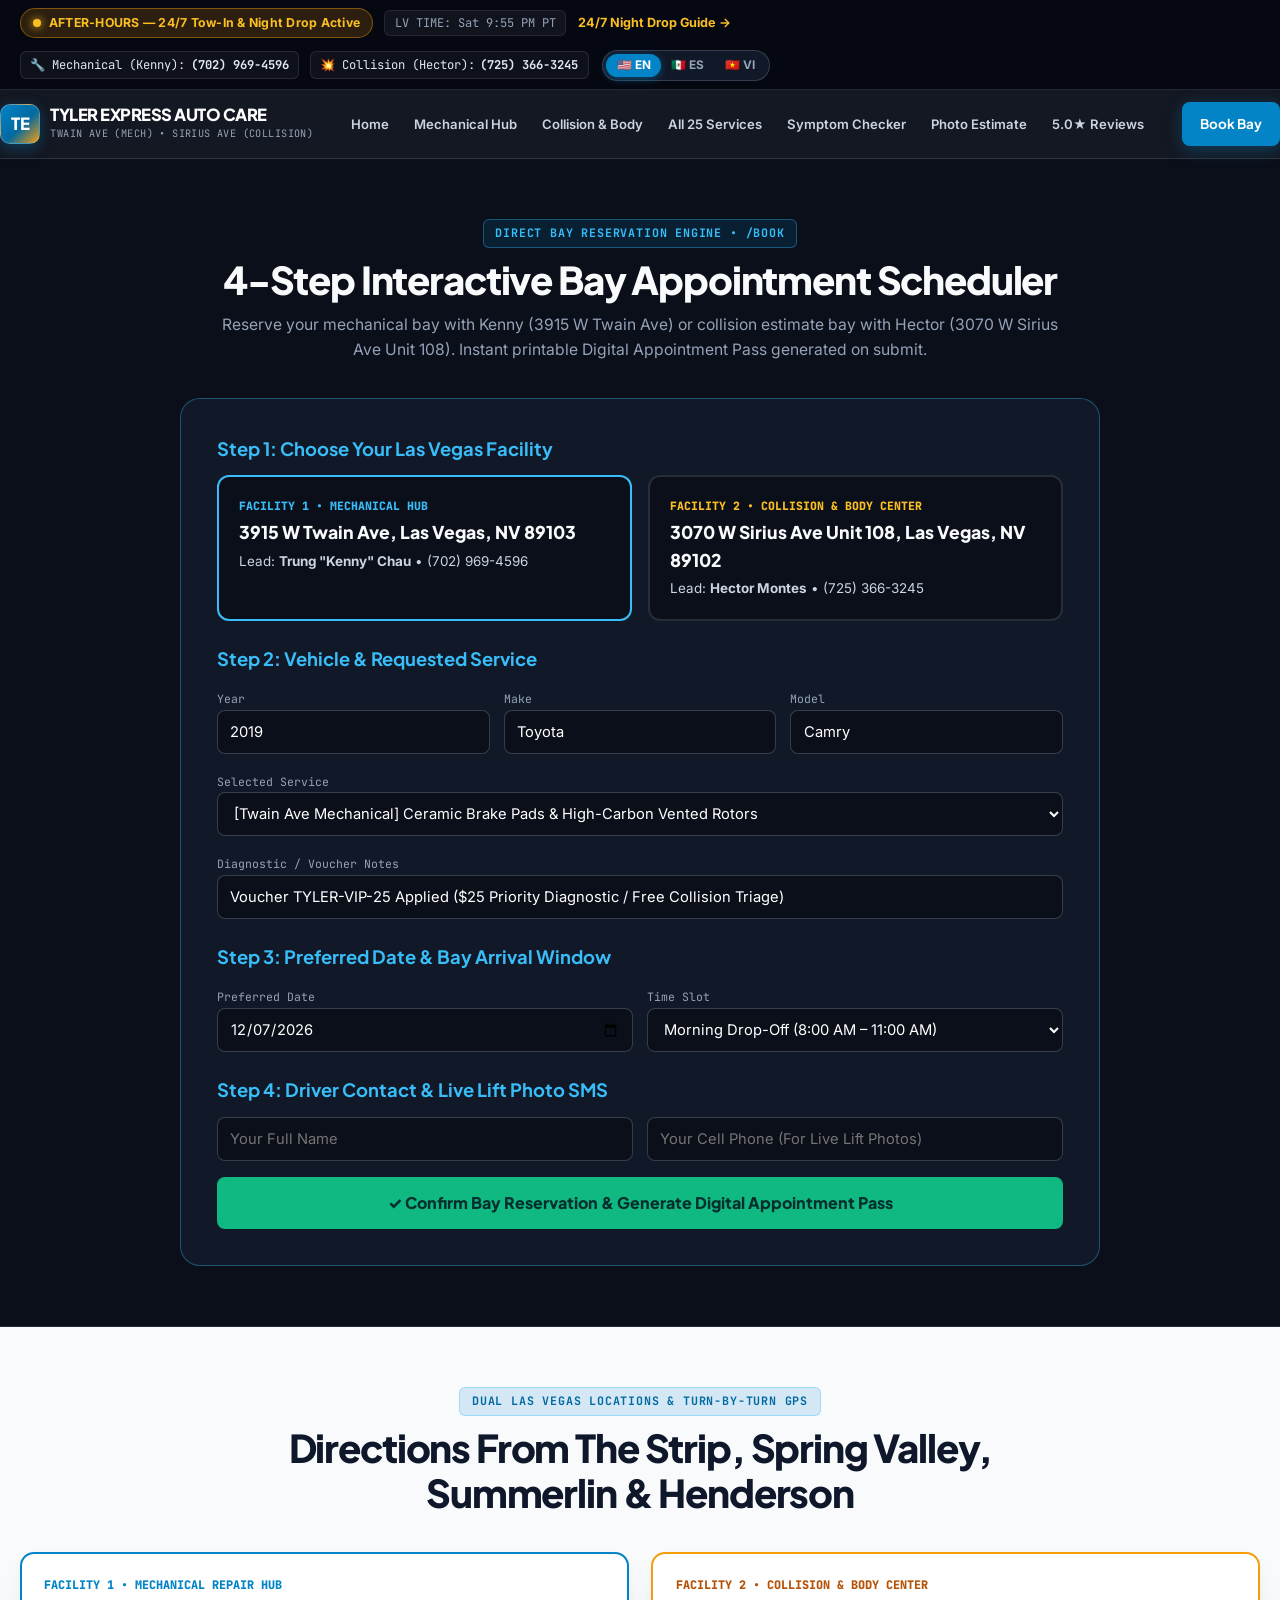
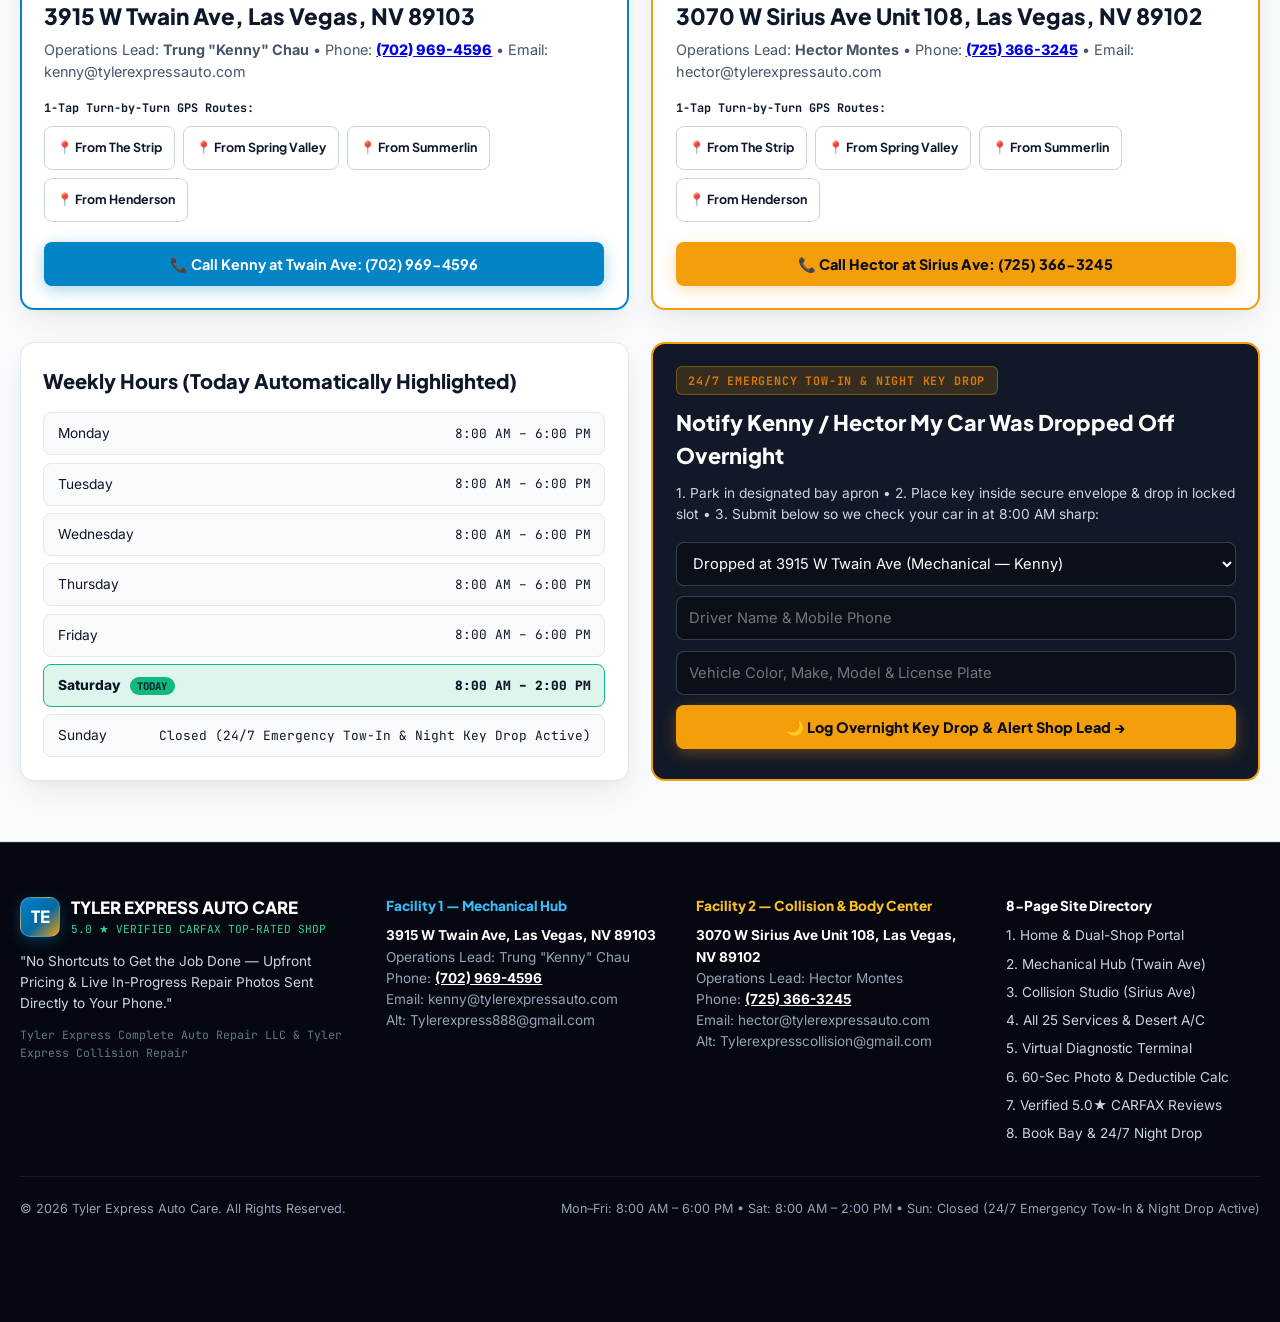
==== commit 44435714: "Optimize 8-page site for mobile browsing: add hamburger menu drawer, touch-swipeable nav pill bar, r" ====
--- a/book.html
+++ b/book.html
@@ -60,7 +60,7 @@
           </p>
         </div>
 
-        <div style="max-width: 920px; margin: 0 auto; background: var(--bg-slate); border: 1px solid rgba(56,189,248,0.35); border-radius: 20px; padding: 2.25rem;">
+        <div style="max-width: 920px; margin: 0 auto; background: var(--bg-slate); border: 1px solid rgba(56,189,248,0.35); border-radius: 20px; padding: clamp(1.15rem, 4vw, 2.25rem);">
           <div id="schedulerPrefillBanner" style="display: none; background: rgba(16,185,129,0.16); border: 1px solid #10B981; color: #A7F3D0; padding: 0.75rem 1rem; border-radius: 10px; margin-bottom: 1.5rem; font-weight: 700; font-size: 0.88rem;"></div>
 
           <form id="bayBookingForm" style="display: grid; gap: 1.5rem;">
--- a/styles.css
+++ b/styles.css
@@ -1,6 +1,7 @@
 /* ==========================================================================
    TYLER EXPRESS AUTO CARE — 8-PAGE ARCHITECTURE & PHOTOREALISTIC STUDIO CSS
    Theme Polarity: Intentional Dark (#0B0F19) & Crisp Daylight (#F8FAFC) Hybrid
+   Mobile-First & Touch-Ergonomic Optimization (iOS Safari / Android Chrome)
    ========================================================================== */
 
 :root {
@@ -44,6 +45,7 @@
 html {
   scroll-behavior: smooth;
   font-size: 16px;
+  -webkit-text-size-adjust: 100%;
 }
 
 body {
@@ -83,7 +85,7 @@
   font-size: 0.81rem;
   padding: 0.52rem 0;
   position: relative;
-  z-index: 70;
+  z-index: 75;
 }
 
 .utility-bar-inner {
@@ -130,6 +132,7 @@
   border-radius: 50%;
   background: currentColor;
   box-shadow: 0 0 8px currentColor;
+  flex-shrink: 0;
   animation: statusPulse 1.8s infinite ease-in-out;
 }
 
@@ -214,10 +217,11 @@
   font-family: var(--font-sans);
   font-weight: 700;
   font-size: 0.74rem;
-  padding: 0.25rem 0.62rem;
+  padding: 0.28rem 0.65rem;
   border-radius: 999px;
   cursor: pointer;
   transition: all 0.2s ease;
+  -webkit-tap-highlight-color: transparent;
 }
 
 .lang-btn:hover {
@@ -247,16 +251,17 @@
   display: flex;
   align-items: center;
   justify-content: center;
-  gap: 1rem;
+  gap: 0.75rem;
   flex-wrap: wrap;
-  font-size: 0.87rem;
+  font-size: 0.85rem;
   font-weight: 600;
+  text-align: center;
 }
 
 .lang-routing-cta {
   background: #FFFFFF;
   color: #0F172A;
-  padding: 0.24rem 0.82rem;
+  padding: 0.26rem 0.85rem;
   border-radius: 999px;
   font-weight: 800;
   font-size: 0.78rem;
@@ -264,7 +269,7 @@
 }
 
 /* ==========================================================================
-   MAIN 8-PAGE GLOBAL NAVIGATION HEADER
+   MAIN 8-PAGE GLOBAL NAVIGATION HEADER + MOBILE DRAWER & SWIPE STRIP
    ========================================================================== */
 .site-header {
   background: rgba(11, 15, 25, 0.96);
@@ -272,29 +277,29 @@
   border-bottom: 1px solid var(--border-dark);
   position: sticky;
   top: 0;
-  z-index: 65;
+  z-index: 70;
 }
 
 .header-inner {
   display: flex;
   align-items: center;
   justify-content: space-between;
-  padding: 0.8rem 0;
+  padding: 0.75rem 0;
   gap: 0.85rem;
 }
 
 .brand-logo {
   display: flex;
   align-items: center;
-  gap: 0.7rem;
+  gap: 0.65rem;
   text-decoration: none;
   color: #FFFFFF;
   flex-shrink: 0;
 }
 
 .brand-emblem {
-  width: 42px;
-  height: 42px;
+  width: 40px;
+  height: 40px;
   border-radius: 10px;
   background: linear-gradient(135deg, var(--primary-blue) 0%, #0369A1 55%, var(--collision-amber) 100%);
   display: flex;
@@ -302,23 +307,24 @@
   justify-content: center;
   font-family: var(--font-display);
   font-weight: 900;
-  font-size: 1.1rem;
+  font-size: 1.05rem;
   color: #FFFFFF;
   border: 1px solid rgba(255, 255, 255, 0.25);
   box-shadow: 0 4px 14px rgba(2, 132, 199, 0.35);
+  flex-shrink: 0;
 }
 
 .brand-title {
   font-family: var(--font-display);
   font-weight: 800;
-  font-size: 1.08rem;
+  font-size: 1.04rem;
   letter-spacing: -0.03em;
   line-height: 1.1;
   display: block;
 }
 
 .brand-sub {
-  font-size: 0.66rem;
+  font-size: 0.64rem;
   color: var(--text-muted-dark);
   font-family: var(--font-mono);
   letter-spacing: 0.04em;
@@ -362,8 +368,110 @@
   border: 1px solid rgba(245, 158, 11, 0.45);
 }
 
+.header-right-actions {
+  display: flex;
+  align-items: center;
+  gap: 0.5rem;
+}
+
+.mobile-menu-toggle {
+  display: none;
+  align-items: center;
+  justify-content: center;
+  gap: 0.35rem;
+  background: rgba(255, 255, 255, 0.07);
+  border: 1px solid rgba(148, 163, 184, 0.32);
+  color: #FFFFFF;
+  font-family: var(--font-display);
+  font-weight: 700;
+  font-size: 0.8rem;
+  padding: 0.5rem 0.75rem;
+  border-radius: 8px;
+  cursor: pointer;
+  -webkit-tap-highlight-color: transparent;
+}
+
+/* Horizontal Touch-Swipeable Page Pill Bar for Mobile & Tablet (<1080px) */
+.mobile-swipe-nav {
+  display: none;
+  overflow-x: auto;
+  -webkit-overflow-scrolling: touch;
+  scrollbar-width: none;
+  background: #070B14;
+  border-top: 1px solid rgba(148, 163, 184, 0.14);
+  padding: 0.45rem 1rem;
+  gap: 0.4rem;
+}
+
+.mobile-swipe-nav::-webkit-scrollbar {
+  display: none;
+}
+
+.mobile-swipe-nav .nav-link {
+  font-size: 0.76rem;
+  padding: 0.36rem 0.72rem;
+  background: rgba(255, 255, 255, 0.04);
+  border: 1px solid rgba(148, 163, 184, 0.18);
+  border-radius: 999px;
+  flex-shrink: 0;
+}
+
+.mobile-swipe-nav .nav-link.active {
+  background: var(--primary-blue);
+  border-color: var(--primary-blue-bright);
+  color: #FFFFFF;
+}
+
+.mobile-swipe-nav .nav-link.active-amber {
+  background: var(--collision-amber);
+  border-color: var(--collision-amber-bright);
+  color: #0B0F19;
+  font-weight: 800;
+}
+
+/* Full Mobile Slide-Down Drawer */
+.mobile-nav-drawer {
+  display: none;
+  background: #0B0F19;
+  border-top: 1px solid var(--border-dark);
+  border-bottom: 2px solid var(--primary-blue);
+  padding: 1.15rem 1.25rem 1.4rem;
+  box-shadow: 0 20px 40px rgba(0, 0, 0, 0.75);
+}
+
+.mobile-nav-drawer.open {
+  display: block;
+}
+
+.mobile-drawer-grid {
+  display: grid;
+  grid-template-columns: repeat(2, 1fr);
+  gap: 0.55rem;
+  margin-bottom: 1rem;
+}
+
+.mobile-drawer-link {
+  display: flex;
+  align-items: center;
+  gap: 0.45rem;
+  padding: 0.7rem 0.85rem;
+  background: #111827;
+  border: 1px solid var(--border-dark);
+  border-radius: 10px;
+  color: #F8FAFC;
+  text-decoration: none;
+  font-family: var(--font-display);
+  font-weight: 700;
+  font-size: 0.84rem;
+}
+
+.mobile-drawer-link.active {
+  border-color: var(--primary-blue-bright);
+  background: rgba(2, 132, 199, 0.22);
+}
+
 /* ==========================================================================
-   BUTTON SYSTEM
+   BUTTON SYSTEM (TOUCH ERGONOMIC 44px+ TARGETS)
    ========================================================================== */
 .btn {
   display: inline-flex;
@@ -373,13 +481,16 @@
   font-family: var(--font-display);
   font-weight: 700;
   font-size: 0.9rem;
-  padding: 0.72rem 1.25rem;
+  padding: 0.75rem 1.25rem;
+  min-height: 44px;
   border-radius: var(--radius-sm);
   border: 1px solid transparent;
   cursor: pointer;
   text-decoration: none;
   transition: all 0.2s ease;
-  line-height: 1.2;
+  line-height: 1.25;
+  text-align: center;
+  -webkit-tap-highlight-color: transparent;
 }
 
 .btn-primary-blue {
@@ -467,6 +578,7 @@
   font-size: 0.85rem;
   cursor: pointer;
   transition: all 0.2s ease;
+  -webkit-tap-highlight-color: transparent;
 }
 
 .case-tab-btn:hover {
@@ -492,10 +604,11 @@
   position: relative;
   width: 100%;
   aspect-ratio: 16 / 9;
-  min-height: 360px;
+  min-height: 340px;
   border-radius: 14px;
   overflow: hidden;
   user-select: none;
+  -webkit-user-select: none;
   touch-action: pan-y;
   border: 2px solid rgba(255, 255, 255, 0.16);
   cursor: ew-resize;
@@ -529,26 +642,30 @@
 
 .ba-corner-label {
   position: absolute;
-  top: 14px;
-  padding: 0.38rem 0.8rem;
+  top: 12px;
+  padding: 0.34rem 0.72rem;
   border-radius: 8px;
   font-family: var(--font-mono);
-  font-size: 0.72rem;
+  font-size: 0.7rem;
   font-weight: 800;
   z-index: 6;
   pointer-events: none;
   backdrop-filter: blur(8px);
+  max-width: 45%;
+  white-space: nowrap;
+  overflow: hidden;
+  text-overflow: ellipsis;
 }
 
 .ba-label-before {
-  left: 14px;
+  left: 12px;
   background: rgba(239, 68, 68, 0.9);
   color: #FFFFFF;
   border: 1px solid rgba(255, 255, 255, 0.3);
 }
 
 .ba-label-after {
-  right: 14px;
+  right: 12px;
   background: rgba(16, 185, 129, 0.92);
   color: #042F2E;
   border: 1px solid rgba(255, 255, 255, 0.35);
@@ -597,15 +714,15 @@
 .hotspot-pin {
   position: absolute;
   transform: translate(-50%, -50%);
-  width: 32px;
-  height: 32px;
+  width: 34px;
+  height: 34px;
   border-radius: 50%;
   background: rgba(239, 68, 68, 0.95);
   color: #FFFFFF;
   border: 2px solid #FFFFFF;
   font-family: var(--font-mono);
   font-weight: 800;
-  font-size: 0.8rem;
+  font-size: 0.82rem;
   display: flex;
   align-items: center;
   justify-content: center;
@@ -614,6 +731,7 @@
   box-shadow: 0 0 0 0 rgba(239, 68, 68, 0.7);
   animation: hotspotPulse 2s infinite;
   transition: transform 0.2s ease, background-color 0.2s ease;
+  -webkit-tap-highlight-color: transparent;
 }
 
 .hotspot-pin:hover,
@@ -684,14 +802,14 @@
     radial-gradient(circle at 82% 24%, rgba(245, 158, 11, 0.2) 0%, transparent 45%),
     linear-gradient(180deg, var(--bg-obsidian) 0%, var(--bg-slate) 100%);
   color: var(--text-on-dark);
-  padding: 3.5rem 0 4rem;
+  padding: 3.25rem 0 3.75rem;
   border-bottom: 1px solid var(--border-dark);
 }
 
 .hero-top-center {
   text-align: center;
   max-width: 980px;
-  margin: 0 auto 2.25rem;
+  margin: 0 auto 2rem;
 }
 
 .carfax-hero-pill {
@@ -701,26 +819,26 @@
   background: rgba(16, 185, 129, 0.15);
   border: 1px solid rgba(16, 185, 129, 0.45);
   color: #6EE7B7;
-  padding: 0.4rem 1rem;
+  padding: 0.4rem 0.95rem;
   border-radius: 999px;
   font-family: var(--font-mono);
-  font-size: 0.78rem;
+  font-size: 0.76rem;
   font-weight: 700;
-  margin-bottom: 1.1rem;
+  margin-bottom: 1rem;
 }
 
 .hero-headline {
   font-family: var(--font-display);
   font-weight: 800;
-  font-size: clamp(2rem, 4vw, 3.25rem);
+  font-size: clamp(1.75rem, 4vw, 3.25rem);
   letter-spacing: -0.035em;
-  line-height: 1.12;
-  color: #FFFFFF;
-  margin-bottom: 0.9rem;
+  line-height: 1.14;
+  color: #FFFFFF;
+  margin-bottom: 0.85rem;
 }
 
 .hero-promise {
-  font-size: 1.1rem;
+  font-size: clamp(0.95rem, 1.5vw, 1.1rem);
   color: #CBD5E1;
   max-width: 780px;
   margin: 0 auto;
@@ -730,24 +848,20 @@
 .dual-facility-grid {
   display: grid;
   grid-template-columns: repeat(2, 1fr);
-  gap: 1.75rem;
-  margin-top: 2rem;
+  gap: 1.5rem;
+  margin-top: 1.75rem;
 }
 
 .facility-portal-card {
   background: rgba(17, 24, 39, 0.9);
   border-radius: var(--radius-lg);
-  padding: 2rem;
+  padding: 1.85rem;
   display: flex;
   flex-direction: column;
   justify-content: space-between;
   transition: transform 0.25s ease;
 }
 
-.facility-portal-card:hover {
-  transform: translateY(-3px);
-}
-
 .facility-portal-card.mech-portal {
   border: 2px solid rgba(2, 132, 199, 0.55);
   box-shadow: var(--shadow-glow-blue);
@@ -760,13 +874,13 @@
 
 .portal-tag {
   font-family: var(--font-mono);
-  font-size: 0.72rem;
+  font-size: 0.7rem;
   font-weight: 700;
   letter-spacing: 0.05em;
   padding: 0.26rem 0.65rem;
   border-radius: 6px;
   display: inline-block;
-  margin-bottom: 0.75rem;
+  margin-bottom: 0.7rem;
 }
 
 .mech-portal .portal-tag {
@@ -781,31 +895,31 @@
 
 .portal-title {
   font-family: var(--font-display);
-  font-size: 1.6rem;
+  font-size: clamp(1.32rem, 2.2vw, 1.6rem);
   font-weight: 800;
   color: #FFFFFF;
-  margin-bottom: 0.5rem;
+  margin-bottom: 0.45rem;
 }
 
 .portal-bullets {
   list-style: none;
   display: grid;
-  gap: 0.6rem;
-  margin: 1.15rem 0 1.65rem;
+  gap: 0.55rem;
+  margin: 1rem 0 1.45rem;
 }
 
 .portal-bullets li {
   display: flex;
   align-items: flex-start;
-  gap: 0.55rem;
-  font-size: 0.92rem;
+  gap: 0.5rem;
+  font-size: 0.9rem;
   color: #E2E8F0;
 }
 
 .portal-actions {
   display: grid;
   grid-template-columns: 1fr 1fr;
-  gap: 0.75rem;
+  gap: 0.65rem;
 }
 
 /* ==========================================================================
@@ -814,40 +928,40 @@
 .section-dark {
   background: var(--bg-obsidian);
   color: var(--text-on-dark);
-  padding: 4rem 0;
+  padding: 3.75rem 0;
   border-bottom: 1px solid var(--border-dark);
 }
 
 .section-light {
   background: var(--surface-light);
   color: var(--text-dark);
-  padding: 4rem 0;
+  padding: 3.75rem 0;
   border-bottom: 1px solid var(--border-light);
 }
 
 .section-white {
   background: var(--surface-white);
   color: var(--text-dark);
-  padding: 4rem 0;
+  padding: 3.75rem 0;
   border-bottom: 1px solid var(--border-light);
 }
 
 .section-header {
   max-width: 840px;
-  margin: 0 auto 2.5rem;
+  margin: 0 auto 2.25rem;
   text-align: center;
 }
 
 .eyebrow-tag {
   display: inline-block;
   font-family: var(--font-mono);
-  font-size: 0.75rem;
+  font-size: 0.73rem;
   font-weight: 700;
   letter-spacing: 0.07em;
   text-transform: uppercase;
-  padding: 0.28rem 0.75rem;
+  padding: 0.28rem 0.72rem;
   border-radius: 6px;
-  margin-bottom: 0.75rem;
+  margin-bottom: 0.65rem;
 }
 
 .eyebrow-blue {
@@ -874,15 +988,15 @@
 
 .section-title {
   font-family: var(--font-display);
-  font-size: clamp(1.75rem, 3vw, 2.45rem);
+  font-size: clamp(1.55rem, 3vw, 2.4rem);
   font-weight: 800;
   letter-spacing: -0.03em;
-  line-height: 1.15;
-  margin-bottom: 0.7rem;
+  line-height: 1.16;
+  margin-bottom: 0.65rem;
 }
 
 .section-subtitle {
-  font-size: 1rem;
+  font-size: 0.98rem;
   color: var(--text-muted-light);
 }
 
@@ -894,20 +1008,26 @@
 .grid-3 {
   display: grid;
   grid-template-columns: repeat(3, 1fr);
-  gap: 1.35rem;
+  gap: 1.25rem;
 }
 
 .grid-2 {
   display: grid;
   grid-template-columns: repeat(2, 1fr);
-  gap: 1.5rem;
+  gap: 1.4rem;
+}
+
+.vehicle-select-grid-4 {
+  display: grid;
+  grid-template-columns: repeat(4, 1fr);
+  gap: 0.65rem;
 }
 
 .card-light {
   background: #FFFFFF;
   border: 1px solid var(--border-light);
   border-radius: var(--radius-md);
-  padding: 1.5rem;
+  padding: 1.4rem;
   box-shadow: var(--shadow-card);
   display: flex;
   flex-direction: column;
@@ -918,7 +1038,7 @@
   background: #111827;
   border: 1px solid var(--border-dark);
   border-radius: var(--radius-md);
-  padding: 1.5rem;
+  padding: 1.4rem;
   color: #FFFFFF;
   display: flex;
   flex-direction: column;
@@ -930,23 +1050,24 @@
   flex-wrap: wrap;
   justify-content: center;
   gap: 0.5rem;
-  margin-bottom: 1.75rem;
+  margin-bottom: 1.65rem;
 }
 
 .cat-tab-btn {
   border: 1px solid #CBD5E1;
   background: #FFFFFF;
   color: var(--text-dark);
-  padding: 0.52rem 1rem;
+  padding: 0.52rem 0.95rem;
   border-radius: 999px;
   font-family: var(--font-display);
   font-weight: 700;
-  font-size: 0.83rem;
+  font-size: 0.82rem;
   cursor: pointer;
   display: inline-flex;
   align-items: center;
-  gap: 0.45rem;
+  gap: 0.4rem;
   transition: all 0.18s ease;
+  -webkit-tap-highlight-color: transparent;
 }
 
 .cat-tab-btn.active {
@@ -968,18 +1089,18 @@
   background: var(--bg-slate);
   border: 1px solid rgba(56, 189, 248, 0.32);
   border-radius: var(--radius-lg);
-  padding: 2rem;
+  padding: 1.75rem;
   display: grid;
   grid-template-columns: 1.15fr 0.85fr;
-  gap: 2rem;
+  gap: 1.75rem;
 }
 
 .diag-step-box {
   background: rgba(11, 15, 25, 0.7);
   border: 1px solid var(--border-dark);
   border-radius: var(--radius-md);
-  padding: 1.35rem;
-  margin-bottom: 1.25rem;
+  padding: 1.25rem;
+  margin-bottom: 1.2rem;
 }
 
 .terminal-select,
@@ -988,9 +1109,10 @@
   color: #FFFFFF;
   border: 1px solid rgba(148, 163, 184, 0.32);
   border-radius: 8px;
-  padding: 0.62rem 0.78rem;
+  padding: 0.65rem 0.78rem;
+  min-height: 44px;
   font-family: var(--font-sans);
-  font-size: 0.88rem;
+  font-size: 0.92rem;
   width: 100%;
 }
 
@@ -998,10 +1120,11 @@
 .light-select {
   width: 100%;
   padding: 0.68rem 0.85rem;
+  min-height: 44px;
   border: 1px solid #CBD5E1;
   border-radius: 8px;
   font-family: var(--font-sans);
-  font-size: 0.92rem;
+  font-size: 0.94rem;
   background: #FFFFFF;
   color: var(--text-dark);
 }
@@ -1009,7 +1132,7 @@
 .symptom-grid {
   display: grid;
   grid-template-columns: repeat(2, 1fr);
-  gap: 0.65rem;
+  gap: 0.6rem;
   margin-bottom: 1.1rem;
 }
 
@@ -1018,13 +1141,15 @@
   border: 1px solid var(--border-dark);
   border-radius: 10px;
   padding: 0.75rem 0.85rem;
+  min-height: 52px;
   color: #E2E8F0;
   text-align: left;
   cursor: pointer;
   display: flex;
   align-items: center;
-  gap: 0.65rem;
+  gap: 0.6rem;
   transition: all 0.18s ease;
+  -webkit-tap-highlight-color: transparent;
 }
 
 .symptom-card-btn.active {
@@ -1039,9 +1164,10 @@
   color: #CBD5E1;
   font-size: 0.76rem;
   font-weight: 700;
-  padding: 0.32rem 0.7rem;
+  padding: 0.38rem 0.72rem;
   border-radius: 6px;
   cursor: pointer;
+  -webkit-tap-highlight-color: transparent;
 }
 
 .brand-pill-btn.active,
@@ -1055,23 +1181,24 @@
 .photo-slots-grid {
   display: grid;
   grid-template-columns: repeat(2, 1fr);
-  gap: 1rem;
+  gap: 0.85rem;
 }
 
 .photo-slot-card {
   border: 2px dashed #CBD5E1;
   border-radius: 12px;
-  padding: 1rem;
+  padding: 0.9rem;
   text-align: center;
   background: #F8FAFC;
   cursor: pointer;
-  min-height: 185px;
+  min-height: 175px;
   display: flex;
   flex-direction: column;
   align-items: center;
   justify-content: center;
   transition: all 0.2s ease;
   overflow: hidden;
+  -webkit-tap-highlight-color: transparent;
 }
 
 .photo-slot-card.has-image {
@@ -1083,10 +1210,10 @@
 
 .slot-preview-img {
   width: 100%;
-  height: 118px;
+  height: 110px;
   object-fit: cover;
   border-radius: 8px;
-  margin-bottom: 0.5rem;
+  margin-bottom: 0.45rem;
   display: none;
 }
 
@@ -1109,11 +1236,12 @@
   display: flex;
   align-items: center;
   justify-content: space-between;
-  padding: 0.62rem 0.9rem;
+  gap: 0.5rem;
+  padding: 0.62rem 0.85rem;
   border-radius: 8px;
   background: #F8FAFC;
   border: 1px solid var(--border-light);
-  font-size: 0.88rem;
+  font-size: 0.86rem;
 }
 
 .hours-row.is-today {
@@ -1126,11 +1254,11 @@
   background: var(--carfax-emerald);
   color: #042F2E;
   font-family: var(--font-mono);
-  font-size: 0.68rem;
+  font-size: 0.66rem;
   font-weight: 800;
-  padding: 0.14rem 0.5rem;
+  padding: 0.14rem 0.48rem;
   border-radius: 999px;
-  margin-left: 0.45rem;
+  margin-left: 0.35rem;
 }
 
 /* Modals */
@@ -1142,7 +1270,7 @@
   display: none;
   align-items: center;
   justify-content: center;
-  padding: 1.25rem;
+  padding: 1rem;
   z-index: 100;
 }
 
@@ -1157,19 +1285,21 @@
   border-radius: 18px;
   max-width: 640px;
   width: 100%;
-  padding: 2rem;
+  padding: 1.65rem;
   position: relative;
+  max-height: 90vh;
+  overflow-y: auto;
 }
 
 .modal-close {
   position: absolute;
-  top: 1rem;
-  right: 1rem;
+  top: 0.85rem;
+  right: 0.85rem;
   background: rgba(255, 255, 255, 0.1);
   border: none;
   color: #FFFFFF;
-  width: 34px;
-  height: 34px;
+  width: 36px;
+  height: 36px;
   border-radius: 50%;
   cursor: pointer;
 }
@@ -1178,9 +1308,9 @@
 .site-footer {
   background: #050811;
   color: #94A3B8;
-  padding: 3.5rem 0 5.5rem;
+  padding: 3.25rem 0 6.5rem;
   border-top: 1px solid var(--border-dark);
-  font-size: 0.86rem;
+  font-size: 0.85rem;
 }
 
 .footer-grid {
@@ -1193,7 +1323,7 @@
 .footer-links {
   list-style: none;
   display: grid;
-  gap: 0.4rem;
+  gap: 0.45rem;
 }
 
 .footer-links a {
@@ -1211,12 +1341,14 @@
   left: 0;
   right: 0;
   background: rgba(11, 15, 25, 0.98);
-  border-top: 1px solid rgba(148, 163, 184, 0.3);
-  padding: 0.55rem 0.65rem;
+  backdrop-filter: blur(12px);
+  border-top: 1px solid rgba(148, 163, 184, 0.32);
+  padding: 0.5rem 0.6rem calc(0.5rem + env(safe-area-inset-bottom, 0px));
   display: none;
   grid-template-columns: repeat(3, 1fr);
-  gap: 0.45rem;
-  z-index: 90;
+  gap: 0.42rem;
+  z-index: 95;
+  box-shadow: 0 -8px 28px rgba(0, 0, 0, 0.65);
 }
 
 .mobile-thumb-btn {
@@ -1224,20 +1356,35 @@
   flex-direction: column;
   align-items: center;
   justify-content: center;
-  padding: 0.52rem 0.35rem;
+  padding: 0.5rem 0.3rem;
+  min-height: 46px;
   border-radius: 8px;
   text-decoration: none;
   font-family: var(--font-display);
   font-weight: 800;
-  font-size: 0.73rem;
+  font-size: 0.72rem;
   text-align: center;
+  line-height: 1.18;
+  -webkit-tap-highlight-color: transparent;
 }
 
 .mobile-thumb-btn.mech { background: var(--primary-blue); color: #FFFFFF; }
 .mobile-thumb-btn.col { background: var(--collision-amber); color: #0B0F19; }
 .mobile-thumb-btn.book { background: var(--carfax-emerald); color: #042F2E; }
 
+/* ==========================================================================
+   RESPONSIVE BREAKPOINTS (TABLET & SMARTPHONE ERGONOMICS)
+   ========================================================================== */
 @media (max-width: 1080px) {
+  .main-nav {
+    display: none;
+  }
+  .mobile-menu-toggle {
+    display: inline-flex;
+  }
+  .mobile-swipe-nav {
+    display: flex;
+  }
   .dual-facility-grid,
   .ba-studio-grid,
   .terminal-body,
@@ -1251,13 +1398,176 @@
 }
 
 @media (max-width: 767px) {
+  .container {
+    padding: 0 0.95rem;
+  }
+
+  /* Compact single-row utility bar on mobile */
+  .utility-bar {
+    padding: 0.42rem 0;
+  }
+  .utility-phones,
+  .vegas-clock-badge,
+  .night-drop-inline-link {
+    display: none;
+  }
+  .status-pill {
+    font-size: 0.7rem;
+    padding: 0.22rem 0.6rem;
+    max-width: 58vw;
+    white-space: nowrap;
+    overflow: hidden;
+    text-overflow: ellipsis;
+  }
+
+  /* Compact header for thumb reach */
+  .header-inner {
+    padding: 0.6rem 0;
+  }
+  .brand-emblem {
+    width: 36px;
+    height: 36px;
+    font-size: 0.95rem;
+  }
+  .brand-title {
+    font-size: 0.92rem;
+  }
+  .brand-sub {
+    font-size: 0.58rem;
+  }
+  .header-book-btn {
+    padding: 0.48rem 0.75rem !important;
+    font-size: 0.76rem !important;
+    min-height: 38px;
+  }
+
+  /* Sticky Mobile Bottom Action Bar */
   .sticky-mobile-bar {
     display: grid;
   }
-  .grid-3,
-  .symptom-grid,
-  .photo-slots-grid,
+
+  /* Hero & Portal Cards on Mobile */
+  .hero-section {
+    padding: 2rem 0 2.5rem;
+  }
+  .carfax-hero-pill {
+    font-size: 0.68rem;
+    padding: 0.34rem 0.75rem;
+  }
+  .facility-portal-card {
+    padding: 1.35rem;
+  }
   .portal-actions {
     grid-template-columns: 1fr;
   }
-}
+
+  /* Photorealistic Before & After Slider on Mobile */
+  .ba-studio-wrapper {
+    padding: 0.95rem;
+    border-radius: 14px;
+  }
+  .case-study-tabs {
+    flex-wrap: nowrap;
+    justify-content: flex-start;
+    overflow-x: auto;
+    -webkit-overflow-scrolling: touch;
+    scrollbar-width: none;
+    padding-bottom: 0.25rem;
+    margin-bottom: 1rem;
+  }
+  .case-study-tabs::-webkit-scrollbar {
+    display: none;
+  }
+  .case-tab-btn {
+    flex-shrink: 0;
+    font-size: 0.78rem;
+    padding: 0.52rem 0.95rem;
+  }
+  .ba-viewport {
+    min-height: 215px;
+    aspect-ratio: 16 / 10;
+    border-radius: 10px;
+  }
+  .ba-corner-label {
+    top: 8px;
+    font-size: 0.62rem;
+    padding: 0.24rem 0.5rem;
+  }
+  .ba-label-before { left: 8px; }
+  .ba-label-after { right: 8px; }
+  .ba-handle-knob {
+    width: 40px;
+    height: 40px;
+    font-size: 0.9rem;
+  }
+  .hotspot-pin {
+    width: 30px;
+    height: 30px;
+    font-size: 0.76rem;
+  }
+  .ba-hud-panel {
+    padding: 1.05rem;
+  }
+
+  /* Category Filter Pills Horizontal Swipe on Mobile */
+  .catalog-tabs {
+    flex-wrap: nowrap;
+    justify-content: flex-start;
+    overflow-x: auto;
+    -webkit-overflow-scrolling: touch;
+    scrollbar-width: none;
+    padding-bottom: 0.35rem;
+  }
+  .catalog-tabs::-webkit-scrollbar {
+    display: none;
+  }
+  .cat-tab-btn {
+    flex-shrink: 0;
+  }
+
+  /* Grids & Forms on Mobile */
+  .grid-3,
+  .symptom-grid {
+    grid-template-columns: 1fr;
+  }
+  .vehicle-select-grid-4 {
+    grid-template-columns: repeat(2, 1fr);
+  }
+  .photo-slots-grid {
+    grid-template-columns: repeat(2, 1fr);
+    gap: 0.65rem;
+  }
+  .photo-slot-card {
+    min-height: 145px;
+    padding: 0.65rem;
+  }
+  .slot-preview-img {
+    height: 82px;
+  }
+  .terminal-body {
+    padding: 1.1rem;
+    gap: 1.25rem;
+  }
+  .diag-step-box {
+    padding: 1rem;
+  }
+
+  /* Prevent iOS Safari 16px Input Auto-Zoom */
+  .terminal-select,
+  .terminal-input,
+  .light-input,
+  .light-select {
+    font-size: 16px !important;
+  }
+
+  .section-dark,
+  .section-light,
+  .section-white {
+    padding: 2.65rem 0;
+  }
+  .hours-row {
+    flex-direction: column;
+    align-items: flex-start;
+    gap: 0.2rem;
+  }
+}
